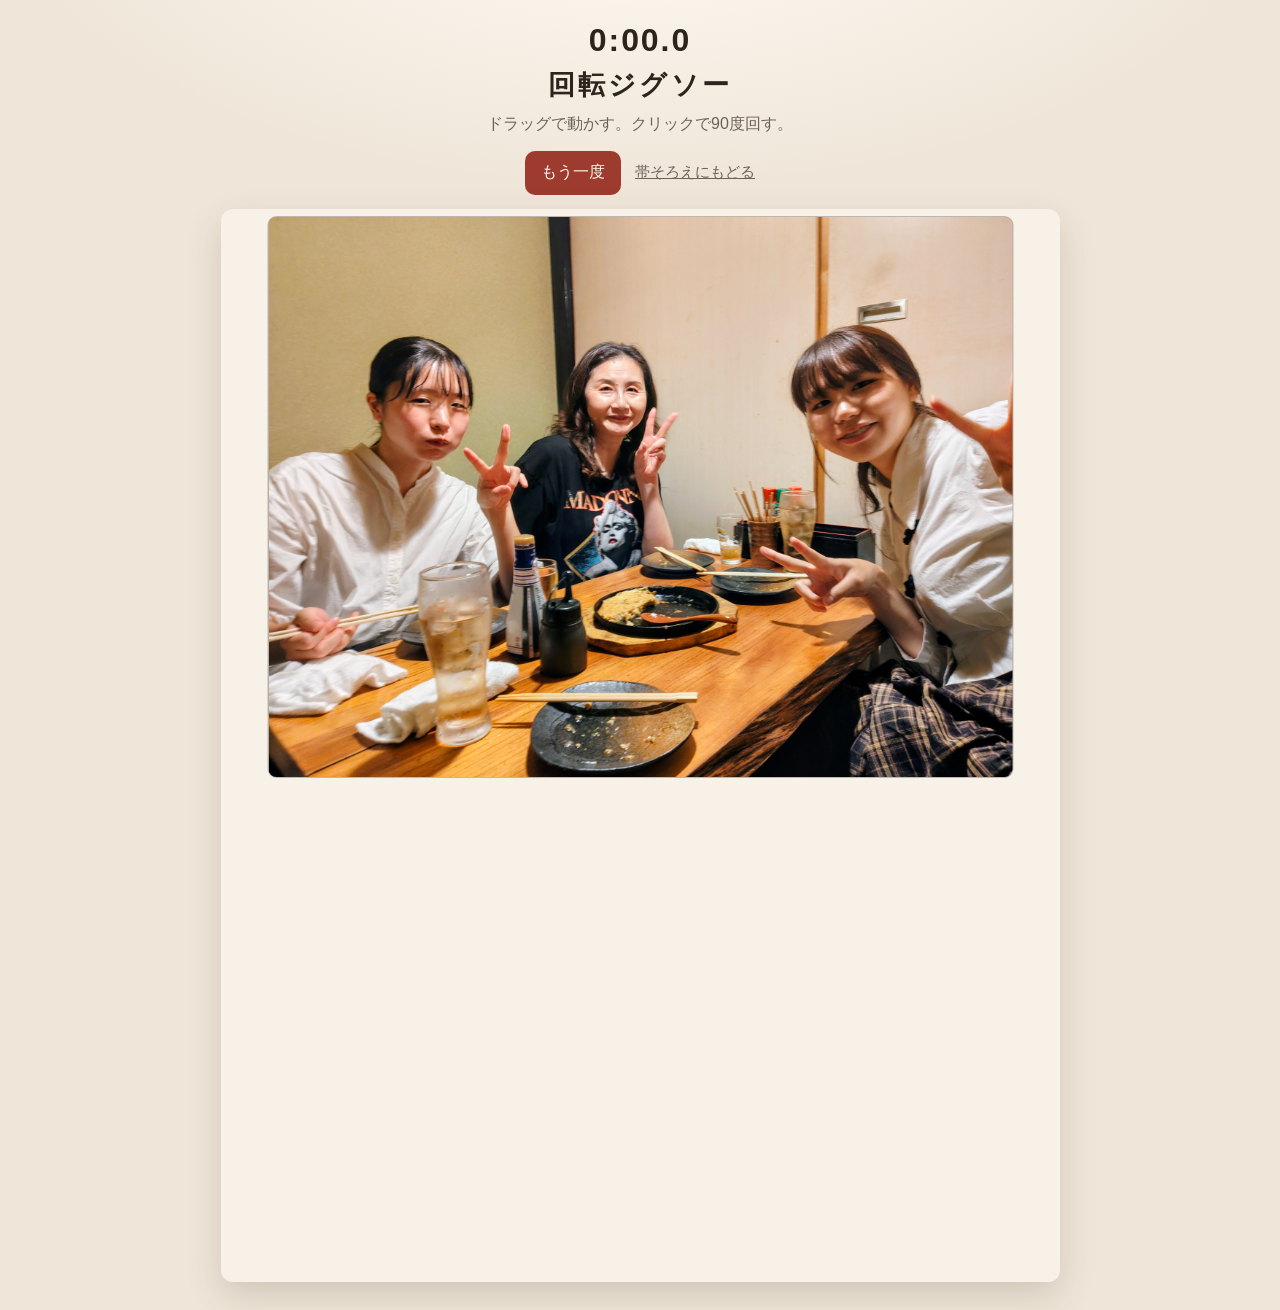
==== jigsaw.html @ 1232cf3e "Add a rotating jigsaw prototype using the yakitori photo. Co-authored-by: Cursor <cursoragent@cursor" ====
<!DOCTYPE html>
<html lang="ja">
<head>
  <meta charset="UTF-8">
  <meta name="viewport" content="width=device-width, initial-scale=1">
  <title>回転ジグソー</title>
  <link rel="stylesheet" href="jigsaw.css">
</head>
<body>
  <div class="app">
    <header>
      <p class="timer" id="timer">0:00.0</p>
      <h1>回転ジグソー</h1>
      <p class="lede">ドラッグで動かす。クリックで90度回す。</p>
      <div class="toolbar">
        <button type="button" id="restart" class="restart" disabled>もう一度</button>
        <a class="back" href="./">帯そろえにもどる</a>
      </div>
    </header>
    <p id="message" class="message" hidden></p>
    <div class="play" id="play">
      <canvas id="board" width="640" height="800" aria-label="回転ジグソーの盤面"></canvas>
      <div id="clear" class="clear" hidden>できた</div>
    </div>
  </div>
  <script src="jigsaw.js"></script>
</body>
</html>
---- jigsaw.css ----
:root {
  --bg: #efe6d9;
  --ink: #2c241d;
  --muted: #6d6258;
  --accent: #9c3b2e;
  --paper: #fffaf3;
  --line: #d9cbb8;
}

* {
  box-sizing: border-box;
}

body {
  margin: 0;
  min-height: 100vh;
  color: var(--ink);
  background:
    radial-gradient(900px 420px at 50% -8%, #fffaf3, transparent 70%),
    var(--bg);
  font-family: "Yu Gothic UI", "Yu Gothic", "Hiragino Sans", Meiryo, sans-serif;
}

button {
  font: inherit;
  color: inherit;
}

.app {
  min-height: 100vh;
  display: flex;
  flex-direction: column;
  align-items: center;
  padding: 22px 16px 28px;
}

header {
  text-align: center;
}

h1 {
  margin: 0;
  font-size: 1.7rem;
  font-weight: 700;
  letter-spacing: 0.12em;
}

.lede {
  margin: 8px 0 0;
  color: var(--muted);
  line-height: 1.6;
}

.timer {
  margin: 0 0 8px;
  font-size: 2rem;
  font-weight: 700;
  font-variant-numeric: tabular-nums;
  letter-spacing: 0.06em;
}

.timer.is-stopped {
  color: var(--accent);
}

.toolbar {
  display: flex;
  justify-content: center;
  align-items: center;
  gap: 14px;
  margin-top: 14px;
}

.restart {
  min-height: 44px;
  border: none;
  border-radius: 10px;
  background: var(--accent);
  color: #fffaf3;
  padding: 0 16px;
  cursor: pointer;
}

.restart:disabled {
  opacity: 0.45;
  cursor: default;
}

.back {
  color: var(--muted);
  font-size: 0.92rem;
}

.restart:focus-visible,
.back:focus-visible {
  outline: 2px solid #c9842a;
  outline-offset: 2px;
}

.message {
  margin: 12px 0 0;
  color: var(--accent);
}

.play {
  position: relative;
  margin-top: 14px;
  max-width: 100%;
}

canvas {
  display: block;
  max-width: 100%;
  border-radius: 12px;
  touch-action: none;
  cursor: grab;
  box-shadow: 0 14px 36px rgba(55, 32, 16, 0.16);
}

canvas.is-dragging {
  cursor: grabbing;
}

.clear {
  position: absolute;
  left: 0;
  right: 0;
  display: flex;
  align-items: flex-end;
  justify-content: center;
  padding-bottom: 4%;
  background: linear-gradient(to top, rgba(24, 14, 10, 0.78), rgba(24, 14, 10, 0));
  color: #fffaf3;
  font-size: clamp(2rem, 5vw, 3.1rem);
  font-weight: 700;
  letter-spacing: 0.28em;
  text-indent: 0.28em;
  pointer-events: none;
}

.clear[hidden] {
  display: none;
}
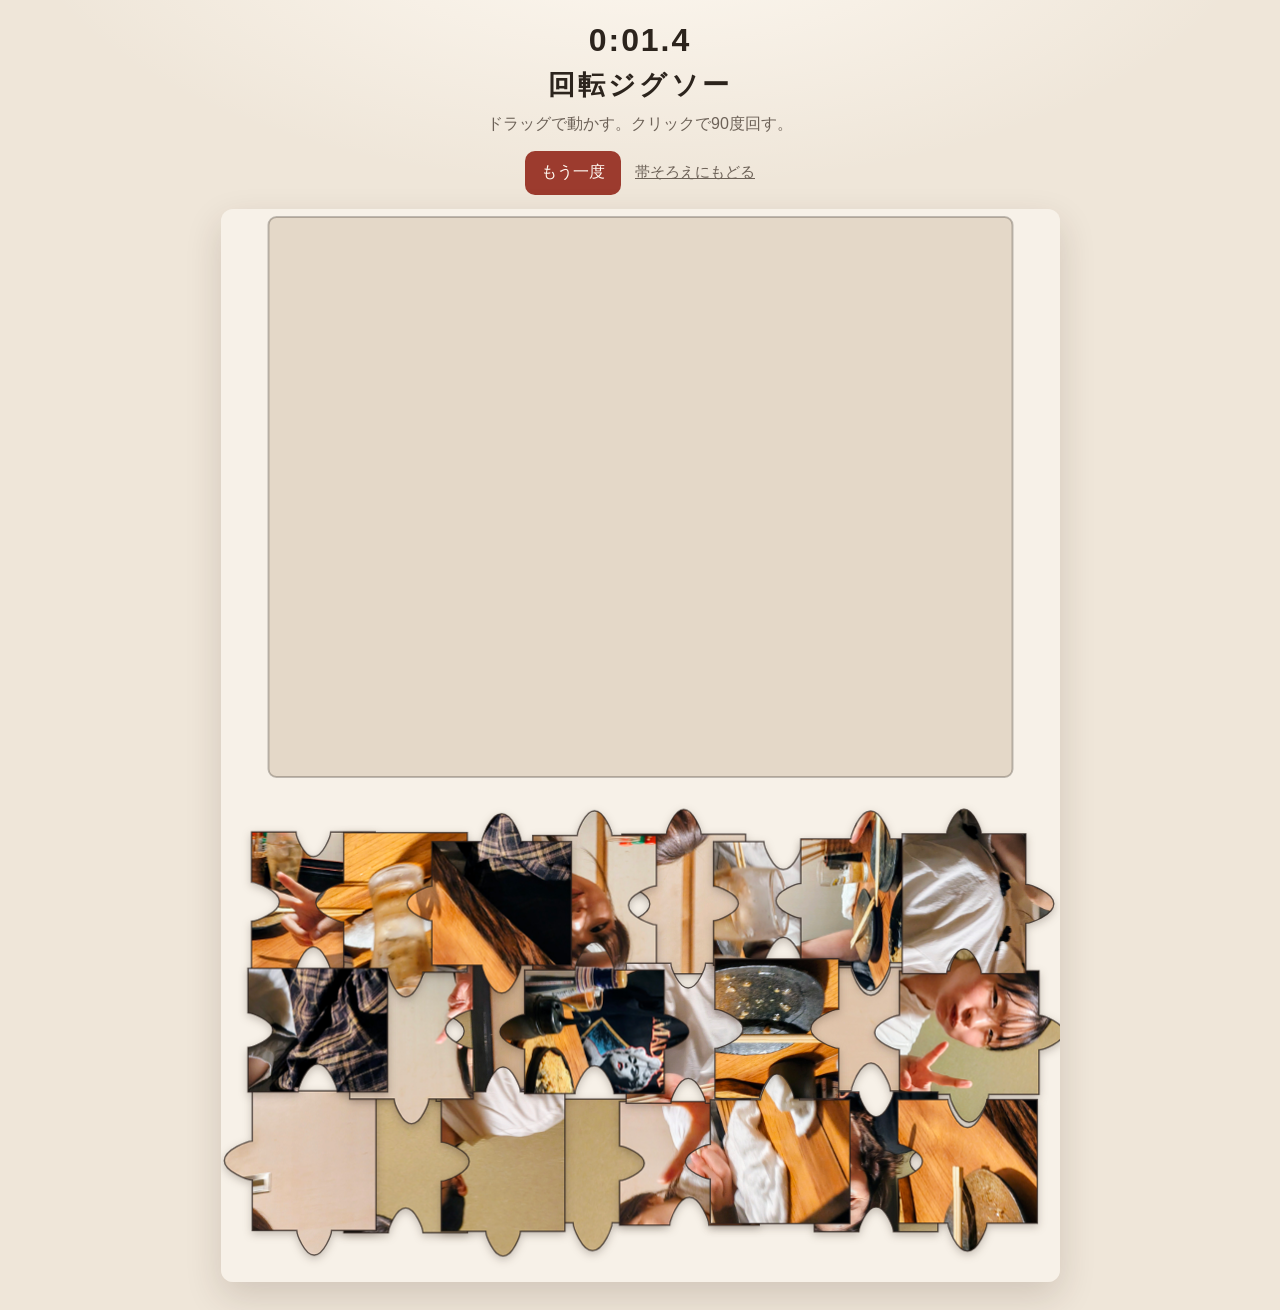
==== commit e2587859: "Start the jigsaw without showing the photo first. Co-authored-by: Cursor <cursoragent@cursor.com>" ====
--- a/jigsaw.html
+++ b/jigsaw.html
@@ -23,6 +23,6 @@
       <div id="clear" class="clear" hidden>できた</div>
     </div>
   </div>
-  <script src="jigsaw.js"></script>
+  <script src="jigsaw.js?v=2"></script>
 </body>
 </html>
